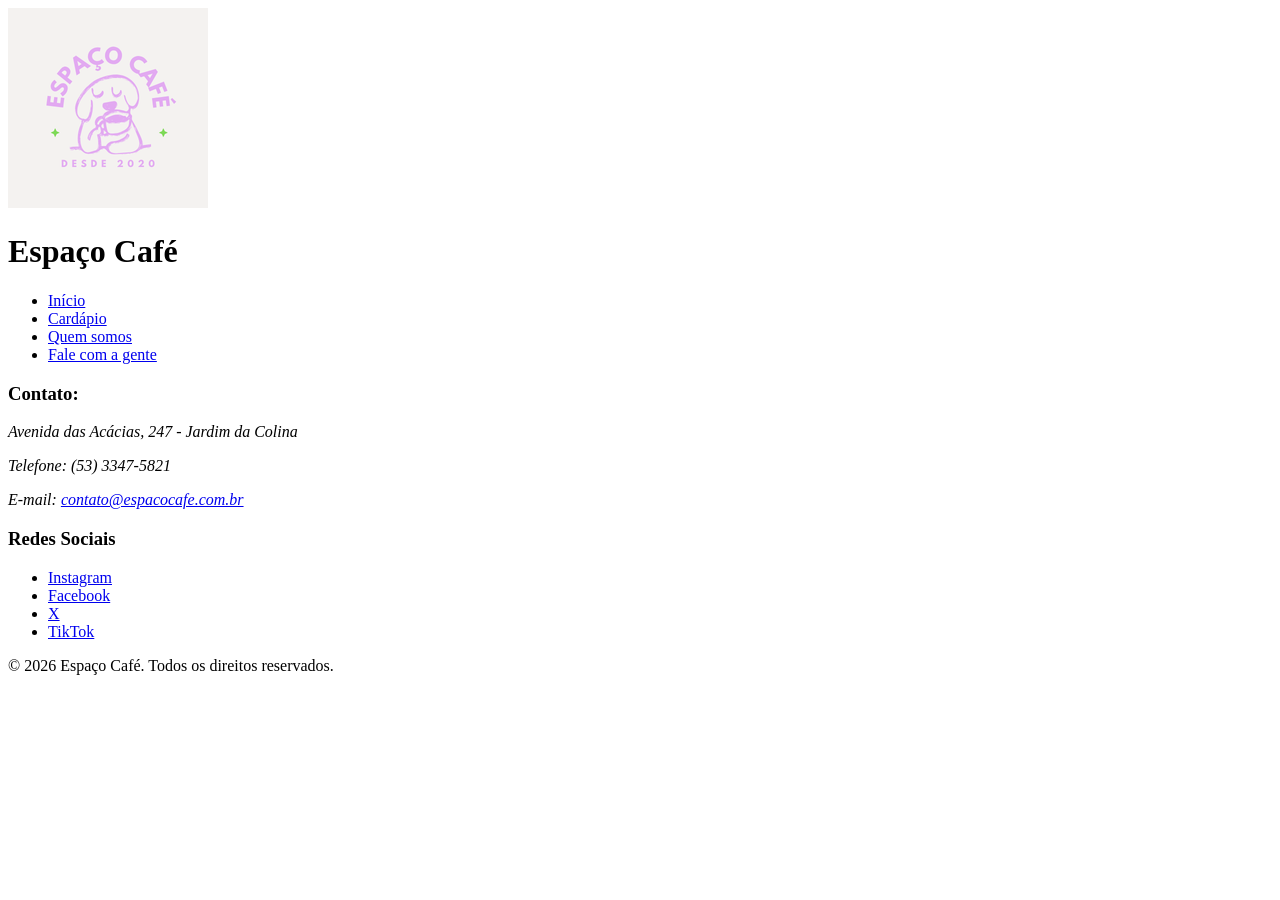
==== index.html @ 5e14a46f "first commit" ====
<!DOCTYPE html>
<html lang="pt-br">
  <head>
    <meta charset="utf-8">
    <meta name="description" content="cafeteria de cafes especiais e doces caseiros.">
    <meta name="author" content="Lia Janice Brahm Xavier">
    <meta name="keywords" content="cafe, cafeteria, espresso, doces, barista">
    <meta name="viewport" content="width=device-width, initial-scale=1">
    <title> Espaço Café - Início </title>
    <link rel="icon" type="image/png" href="images/favicon.png">
    <link rel="stylesheet" href="css/estilo.css">
  </head>
  <header>
    <div class="marca">
      <img src="images/logo.png" alt="Logotipo de Café Espaço" class="logo">
      <h1> Espaço Café </h1>
    </div>
    <nav>
      <ul>
        <li><a href="index.html" class="ativo">Início</a></li>
        <li><a href="pag2.html">Cardápio</a></li>
        <li><a href="pag3.html">Quem somos</a></li>
        <li><a href="pag4.html">Fale com a gente</a></li>
      </ul>
    </nav>
  </header>
  <footer>
    <div class="contato">
      <h3>Contato:</h3>
      <address>
        <p>Avenida das Acácias, 247 - Jardim da Colina</p>
        <p>Telefone: (53) 3347-5821 </p>
        <p>E-mail: <a href="mailto:contato@espacocafe.com.br">contato@espacocafe.com.br</a></p>
      </address>
    </div>
    <div class="links-uteis">
      <h3>Redes Sociais</h3>
      <ul>
        <li><a href="https://instagram.com/espaco.cafe" target="_blank">Instagram</a></li>
        <li><a href="https://facebook.com/espaco.cafe" target="_blank">Facebook</a></li>
        <li><a href="https://x.com/espaco.cafe" target="_blank">X</a></li>
        <li><a href="https://tiktok.com/@espacocafe" target="_blank">TikTok</a></li>
        </div>
      </ul>
    <p>&copy 2026 Espaço Café. Todos os direitos reservados. </p>
  </footer>
</html>
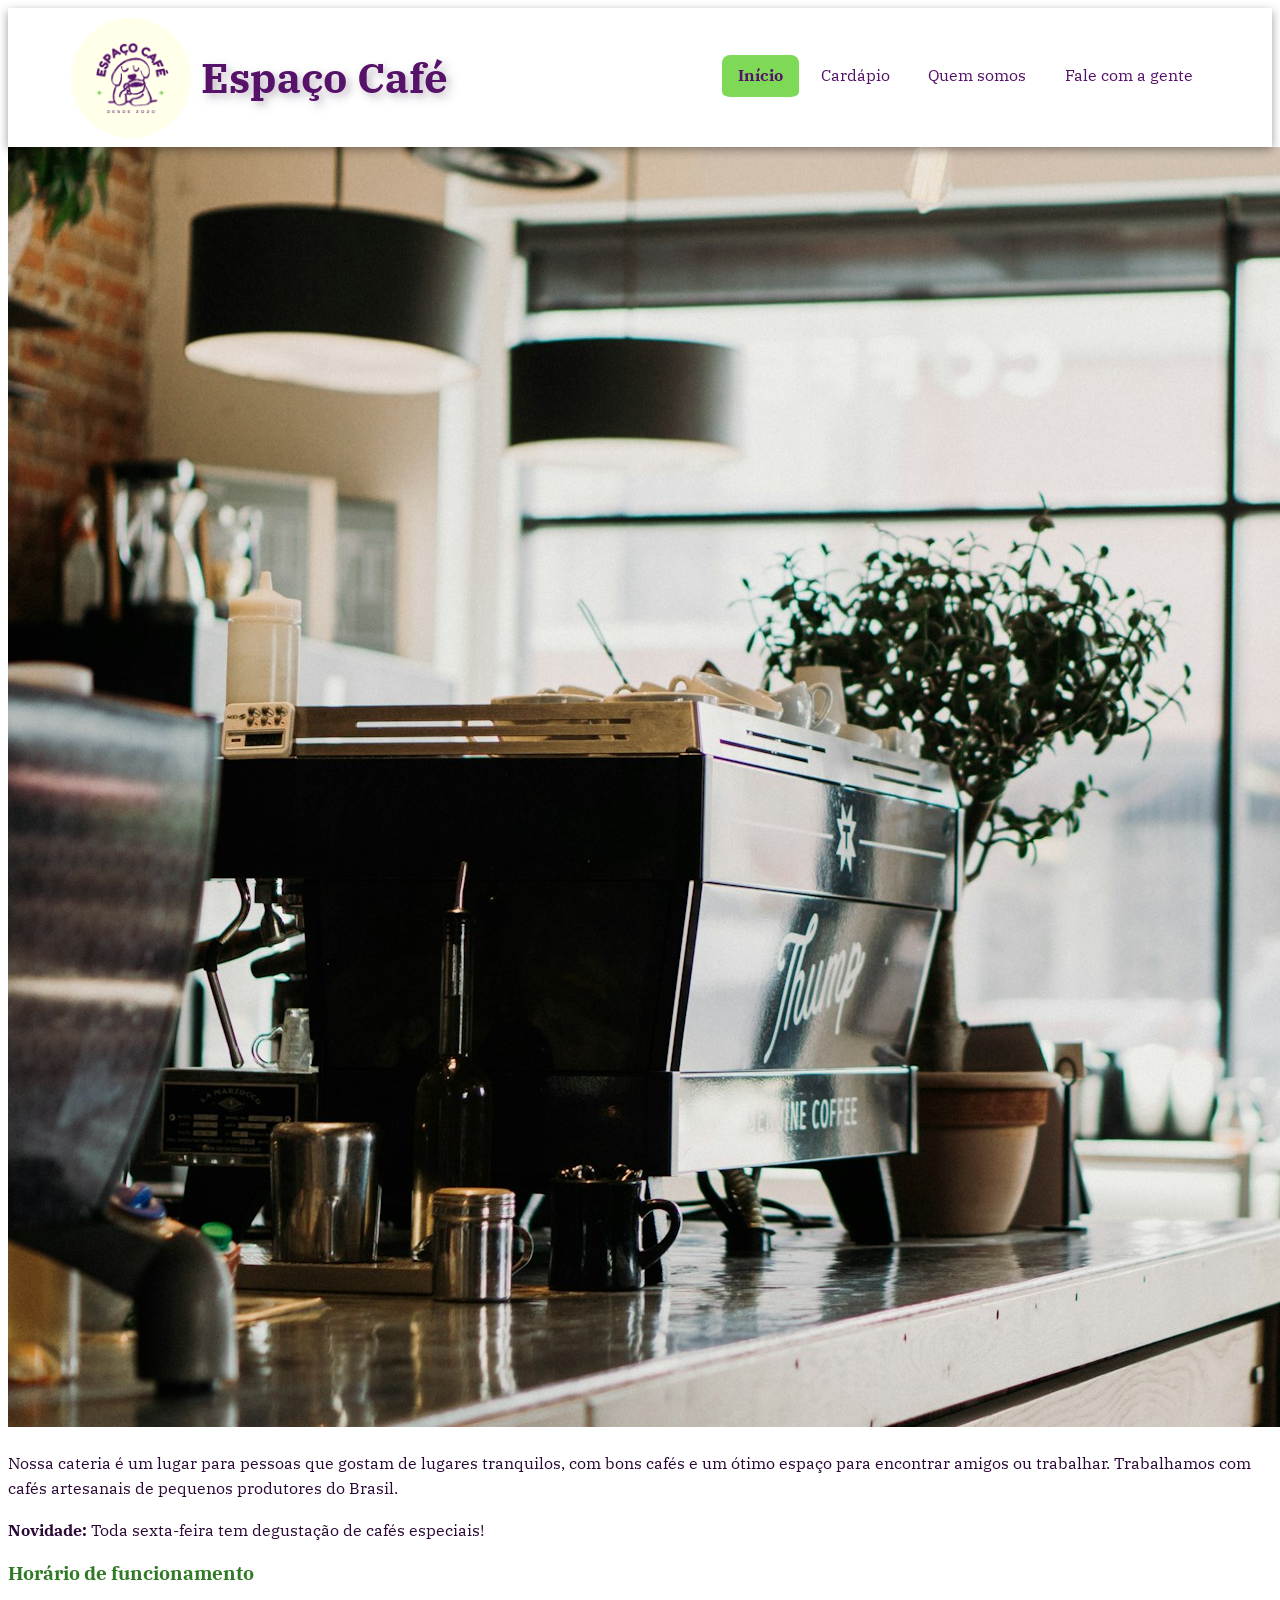
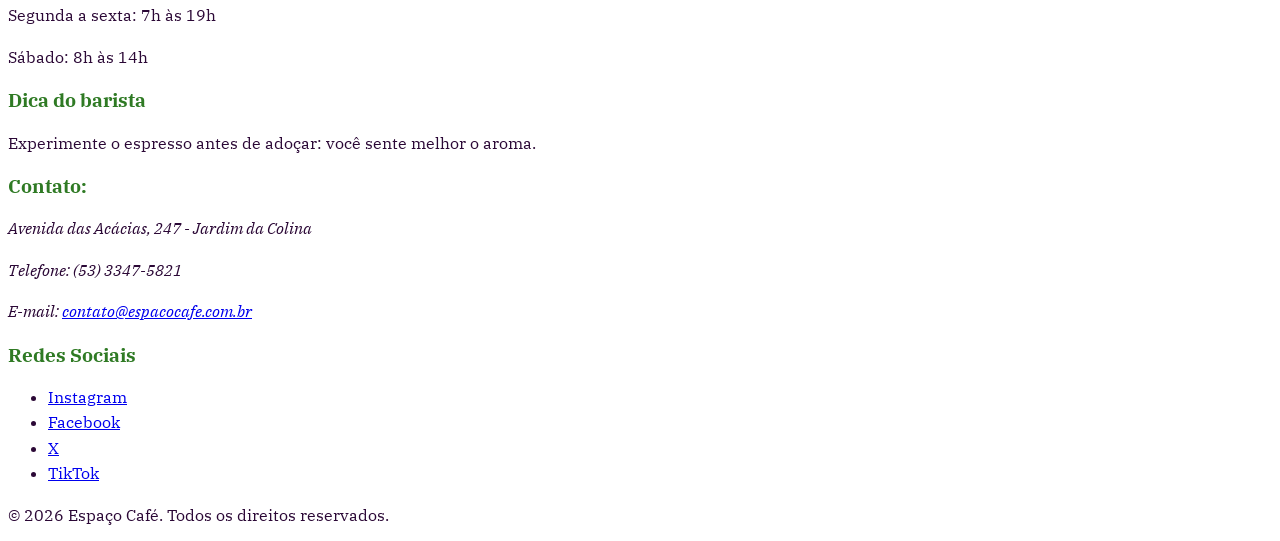
==== commit b4dd5347: "Create the style page and add the images of site" ====
--- a/index.html
+++ b/index.html
@@ -24,6 +24,26 @@
       </ul>
     </nav>
   </header>
+  <main id="conteudo">
+    <section id="principal">
+      <img src="images/maquinadecafe.jpg" alt="Visão frontal de uma máquina de café sobre uma bancada e com uma janela grande ao fundo" class="foto">
+      <p>
+        Nossa cateria é um lugar para pessoas que gostam de lugares tranquilos, com bons cafés
+        e um ótimo espaço para encontrar amigos ou trabalhar. 
+        Trabalhamos com cafés artesanais de pequenos produtores do Brasil.</p>
+        <div class="aviso">
+          <p><strong> Novidade: </strong> Toda sexta-feira tem degustação de cafés especiais! </p>
+        </div>
+    </section>
+  </main>
+  <aside id="lateral">
+<h3>Horário de funcionamento</h3>
+<p>Segunda a sexta: 7h às 19h</p>
+<p>Sábado: 8h às 14h</p>
+<h3>Dica do barista</h3>
+<p>Experimente o espresso antes de adoçar: você sente melhor o aroma.</p>
+</aside>
+</main>
   <footer>
     <div class="contato">
       <h3>Contato:</h3>
--- a/css/estilo.css
+++ b/css/estilo.css
@@ -0,0 +1,76 @@
+@import url('https://fonts.googleapis.com/css2?family=Roboto:wght@400;500;700&display=swap');
+@import url('https://fonts.googleapis.com/css2?family=IBM+Plex+Serif&display=swap');
+@import url('https://fonts.googleapis.com/css2?family=Fredoka:wght@300..700&display=swap');
+
+* {
+  margin: 10;
+  padding: 10;
+  box-sizing: border-box;
+} 
+
+body {
+  font-family:'IBM Plex Serif', 'Roboto', 'Segoe UI', Tahoma, sans-serif;
+  font-size: 100%;
+  line-height: 1.6;
+  color: #2B0836;
+  background-color: #FFFFFF;
+}
+
+h1, h2, h3 { color: #2F7A24; line-height: 1.2; }
+h4 { color: #561269; line-height: 1.2em; }
+p { margin-bottom: 0.8em; }
+
+header { 
+  position: sticky;
+  top: 0;
+  z-index: 0;
+  display: flex;
+  justify-content: space-between;
+  align-items: center;
+  flex-wrap: wrap;
+  padding: 0.6em 5%;
+  background-color: #FFFFFF;
+  box-shadow: 0 0.2em 0.6em rgba(0, 0, 0, 0.4);
+}
+
+.marca { display: flex; align-items: center; gap: 0.6em; }
+
+.logo { 
+  width: 7.5em;
+  height: 7.5em;
+  border-radius: 75%;
+}
+
+header h1 {
+color: #561269;
+font-size: 2.6em;
+font-family: 'IBM Plex Serif', 'Roboto', 'Segoe UI', Tahoma, sans-serif;
+text-shadow: 0.1em 0.1em 0.2em #a195a7ab;
+}
+
+nav ul{
+  list-style: none;
+  display: flex;
+  flex-wrap: wrap;
+  gap: 0.4em;
+}
+
+nav a{
+  display:block;
+  padding: 0.5em 1em;
+  color: #561269;
+  text-decoration: none;
+  border-radius: 0.5em;
+  cursor: pointer;
+}
+
+nav ul li a:hover {
+  background-color: #E8D3EE;
+  text-shadow: 0 0 0.1em #561269;
+}
+
+nav a.ativo{ 
+  background-color: #7ED957;
+  font-weight: bold;
+  border-bottom: 0.2em solid #FFFFFF;
+}
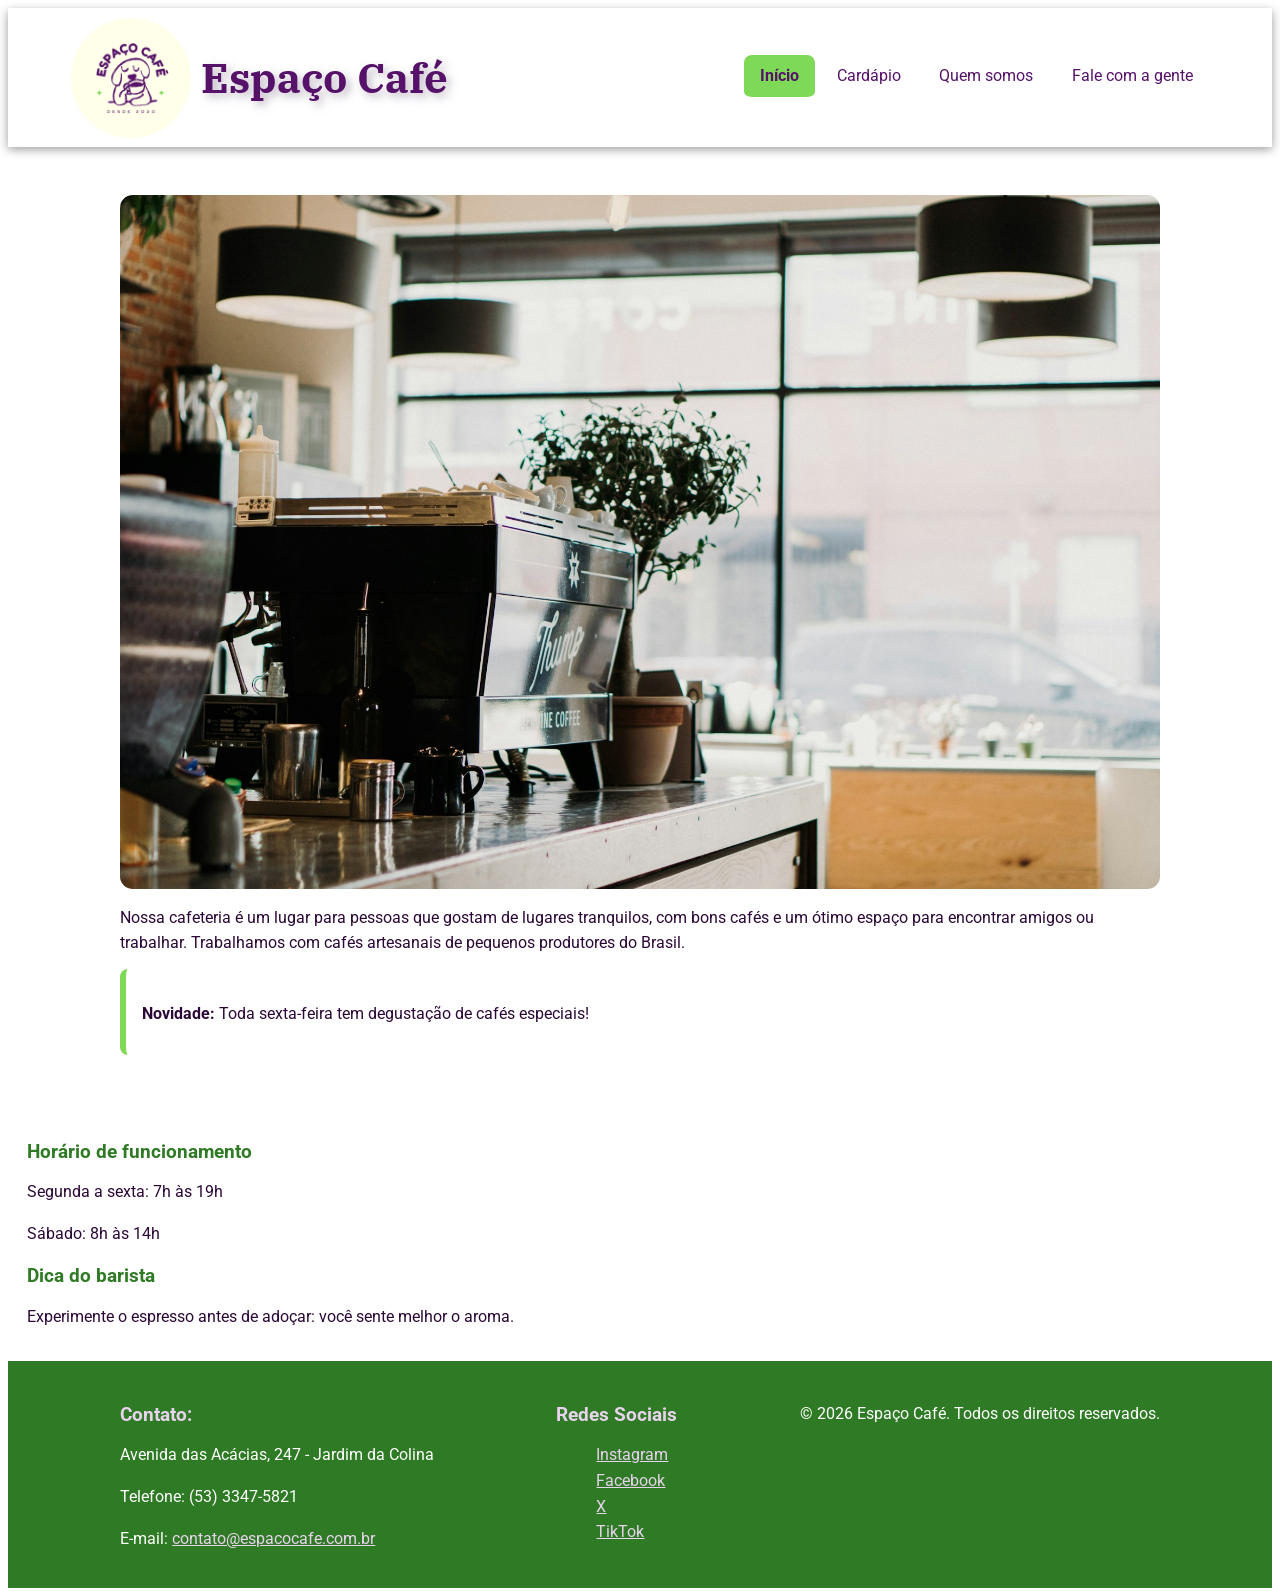
==== commit 9b3572ec: "Finalização do CSS e conserto de detalhes nas páginas html" ====
--- a/index.html
+++ b/index.html
@@ -28,7 +28,7 @@
     <section id="principal">
       <img src="images/maquinadecafe.jpg" alt="Visão frontal de uma máquina de café sobre uma bancada e com uma janela grande ao fundo" class="foto">
       <p>
-        Nossa cateria é um lugar para pessoas que gostam de lugares tranquilos, com bons cafés
+        Nossa cafeteria é um lugar para pessoas que gostam de lugares tranquilos, com bons cafés
         e um ótimo espaço para encontrar amigos ou trabalhar. 
         Trabalhamos com cafés artesanais de pequenos produtores do Brasil.</p>
         <div class="aviso">
--- a/css/estilo.css
+++ b/css/estilo.css
@@ -1,6 +1,8 @@
 @import url('https://fonts.googleapis.com/css2?family=Roboto:wght@400;500;700&display=swap');
 @import url('https://fonts.googleapis.com/css2?family=IBM+Plex+Serif&display=swap');
 @import url('https://fonts.googleapis.com/css2?family=Fredoka:wght@300..700&display=swap');
+
+/*-----------Base---------*/
 
 * {
   margin: 10;
@@ -9,7 +11,7 @@
 } 
 
 body {
-  font-family:'IBM Plex Serif', 'Roboto', 'Segoe UI', Tahoma, sans-serif;
+  font-family: 'Roboto', 'Segoe UI', Tahoma, sans-serif;
   font-size: 100%;
   line-height: 1.6;
   color: #2B0836;
@@ -19,6 +21,8 @@
 h1, h2, h3 { color: #2F7A24; line-height: 1.2; }
 h4 { color: #561269; line-height: 1.2em; }
 p { margin-bottom: 0.8em; }
+
+/*--------Cabeçalho------*/
 
 header { 
   position: sticky;
@@ -73,4 +77,225 @@
   background-color: #7ED957;
   font-weight: bold;
   border-bottom: 0.2em solid #FFFFFF;
-}+}
+
+/*-------Layout-------*/
+
+#conteudo {
+  display: flex;
+  gap: 2%;
+  max-width: 70em;
+  min-width: 20em;
+  margin: 1.5em auto;
+  padding: 0 1em;
+}
+
+#principal {
+  flex: 3;
+  padding: 1.5em;
+  background-color: #FFFFFF;
+  border-radius: 1em;
+  box-shadow: 0 0.2em 0.8 rgba(0, 0, 0, 0.15);
+}
+
+#principal h2 {
+  margin-bottom: 0.6em;
+  text-shadow: 0.05 0.05 0.1 #2B0836;
+}
+
+#lateral {
+  flex: 1;
+  align-self: flex-start;
+  padding: 1.2em;
+  background-color: #FFFFFF;
+  border-radius: 1em;
+}
+
+#lateral h3 { margin-bottom: 0.3em; }
+
+.foto {
+  float: inline-start;
+  width: 100%;
+  max-width: 75em;
+  margin: 0 1.2em 1em 0;
+  border-radius: 0.8em;
+  box-shadow: 0.2em 0.2em 0.6 rgba(0, 0, 0, 0.3);
+}
+
+.aviso {
+  clear: both;
+  padding: 1em;
+  background-color: #FFFFFF;
+  border-left: 0.4em solid #7ED957;
+  border-radius: 0.5em;
+}
+
+/*------------Rodapé---------------*/
+
+footer {
+  display: flex;
+  justify-content: space-around;
+  flex-wrap: wrap;
+  gap: 1.5em;
+  padding: 1.5em 5%;
+  color: #FFFFFF;
+  background-color: #2F7A24;
+}
+
+footer h3 { color: #E8D3EE; margin-bottom: 0.4em; }
+footer address { font-style: normal; }
+footer ul { list-style: none; }
+footer a { color: #E8D3EE; cursor: pointer; }
+footer a:hover { color: #FFFFFF; }
+
+/*-------------------Tabela---------------*/
+
+table { 
+  width: 100%;
+  border-collapse: collapse;
+  margin-top: 1em;
+  background-color: #FFFFFF;
+  transition: box-shadow 0.3s;
+}
+
+table:hover { 
+  box-shadow: 0 0.3em 1em rgba(75, 46, 30, 0.35);
+}
+
+caption { 
+  padding: 0.5em;
+  font-weight: bold;
+  font-size: 1.1em;
+  color: #4b2e1e;
+}
+
+th, td { 
+  padding: 0.7em;
+  border: 1px solid #E8D3EE;
+  text-align: center;
+}
+
+thead th {
+  background-color: #FFFFFF;
+  color: #2B0836;
+  text-transform: uppercase;
+  letter-spacing: 0.05em;
+}
+
+tbody th {
+  background-color: #FFFFFF;
+  color:#2F7A24;
+}
+
+tbody tr:hover { 
+  background-color: #E8D3EE;
+  font-weight: bold;
+}
+
+tfoot td { 
+  background-color: #F7f1a8;
+  font-style: italic;
+}
+
+/*---------Lista com imagem---------*/
+
+.lista-img {
+  list-style: none;
+  padding-left: 2em;
+  max-width: 40em;
+}
+
+.lista-img li {
+  position: relative;
+  padding: 0.5em 0.5em 0.5em 2.2em;
+  margin-bottom: 0.3em;
+  border-radius: 0.5em;
+  transition: background-color 0.3s;
+}
+
+.lista-img li::before {
+  content:"";
+  position: absolute;
+  left:0.1em;
+  top: 0.75em;
+  width: 1.5em;
+  height: 1.5em;
+  background: url("../images/caneca.png") no-repeat center / contain;
+}
+
+.lista-img li:hover {
+  background-color: #f6f7f8;
+  color: #2B0836;
+  font-weight: bold;
+  box-shadow: 0.2em 0.2em 0.4em rgba(0, 0, 0, 0.2);
+}
+
+/*------------Formulário-------------*/
+
+form { max-width: 40em; }
+
+fieldset {
+  margin-bottom: 1em;
+  padding: 1em;
+  border: 0.1em solid #7ED957;
+  border-radius: 0.8em;
+}
+
+legend {
+  padding: 0 0.5em;
+  font-weight: bold;
+  color: #561269;
+}
+
+label {
+  display: block;
+  margin-top: 0.8em;
+  font-weight: bold;
+}
+
+input[type="radio"] + label,
+input[type="checkbox"] + label {
+  display: inline;
+  margin-right: 1em;
+  font-weight: normal;
+}
+
+input[type="text"],
+input[type="email"],
+select,
+textarea {
+  width: 100%;
+  margin-top: 0.3em;
+  font-family: inherit;
+  font-size: 1em;
+  border: 0.1em solid #7ED957;
+  border-radius: 0.5em;
+  background-color: #FFFFFF;
+}
+
+textarea { resize: vertical; }
+
+input:focus, select:focus, textarea:focus {
+  outline: none;
+  border-color: #E8D3EE;
+  box-shadow: 0 0 0.5em #7ED957;
+}
+
+input[type="submit"], 
+input[type="reset"] {
+  margin: 0.8em 0.5em 0 0;
+  padding: 0.7em 1.6em;
+  font-size: 1em;
+  font-weight: bold;
+  color: #FFFFFF;
+  background-color: #7ED957;
+  border: none;
+  border-radius: 0.5em;
+  box-shadow: 0 0.15em 0.4em rgba(0, 0, 0, 0.3);
+  cursor: pointer;
+}
+
+input[type="reset"] { background-color: #2F7A24; }
+
+input[type="submit"]:hover,
+input[type="reset"]:hover { background-color: #E8D3EE;}
